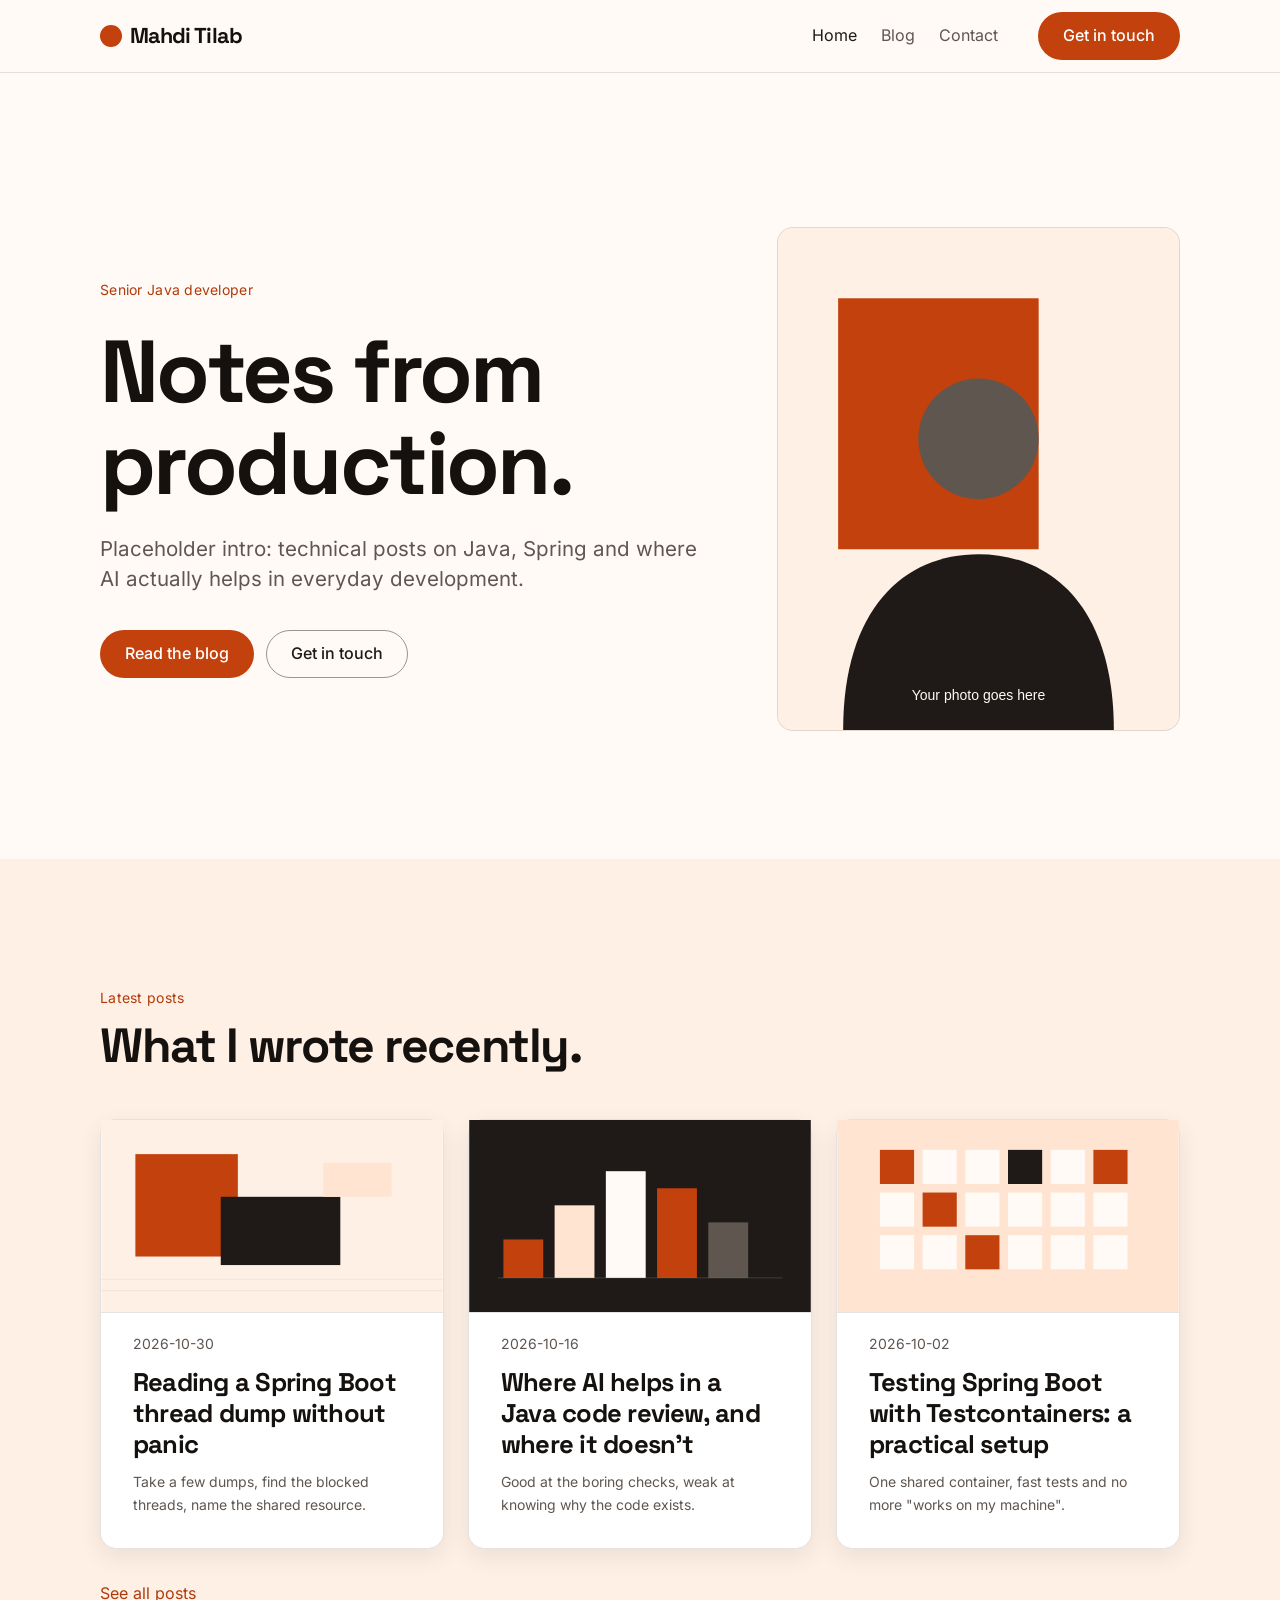
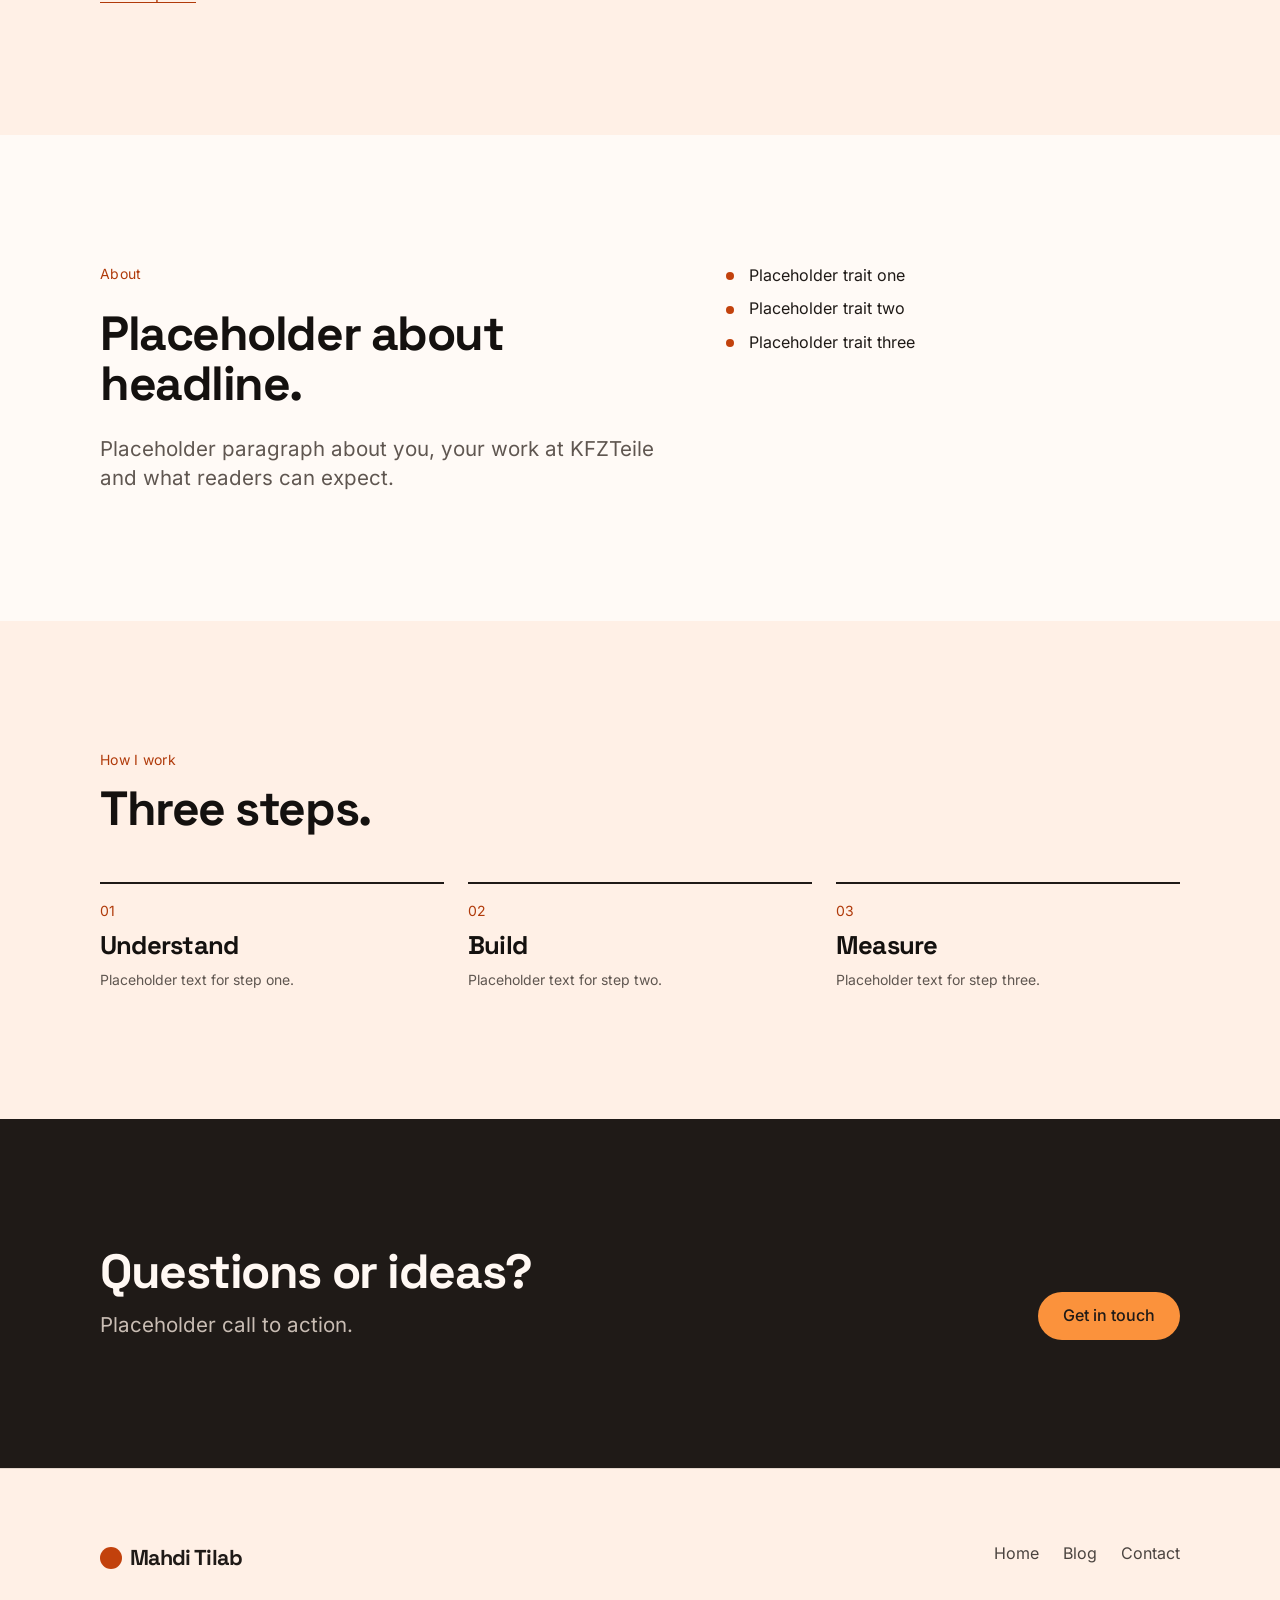
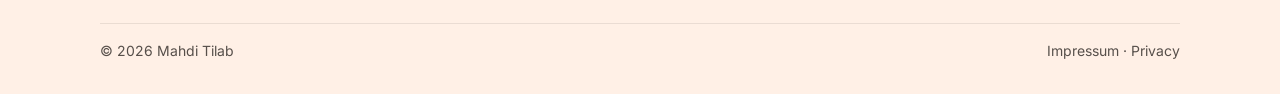
==== index.html @ f7f5a117 "Build home page from design system prototype Built from prototypes/home.html in sample-design-system" ====
<!doctype html>
<html lang="en">
<head>
<meta charset="utf-8">
<meta name="viewport" content="width=device-width, initial-scale=1">
<title>Mahdi Tilab · Senior Java developer</title>
<meta name="description" content="Technical posts on Java, Spring and where AI actually helps in everyday development.">
<link rel="stylesheet" href="assets/tokens.css">
<link rel="stylesheet" href="assets/components.css">
<script src="assets/site.js" defer></script>
</head>
<body>
<header class="nav"><div class="container nav__inner">
  <a class="brand" href="index.html"><span class="brand__mark" aria-hidden="true"></span>Mahdi Tilab</a>
  <nav class="nav__links" aria-label="Main"><a href="index.html" aria-current="page">Home</a><a href="blog.html">Blog</a><a href="contact.html">Contact</a></nav>
  <a class="btn btn--primary nav__cta" href="contact.html">Get in touch</a>
  <button class="nav__toggle" type="button" aria-expanded="false">Menu</button>
</div></header>
<main>
<section class="hero"><div class="container hero__grid"><div class="hero__inner" data-reveal>
  <p class="eyebrow">Senior Java developer</p>
  <h1 class="display">Notes from production.</h1>
  <p class="lead measure">Placeholder intro: technical posts on Java, Spring and where AI actually helps in everyday development.</p>
  <div class="btn-row"><a class="btn btn--primary" href="blog.html">Read the blog</a><a class="btn btn--secondary" href="contact.html">Get in touch</a></div>
</div><img class="portrait" src="assets/images/portrait-placeholder.svg" alt="Portrait of Mahdi Tilab (placeholder)"></div></section>
<section class="section section--surface"><div class="container">
  <div class="section-head" data-reveal><p class="eyebrow">Latest posts</p><h2 class="h2">What I wrote recently.</h2></div>
  <div class="grid grid--3">
    <a class="card card--feature card--link" href="post.html" data-reveal data-delay="0"><img class="card__media" src="assets/images/sample-1.svg" alt="Sample cover image for Reading a Spring Boot thread dump without panic"><span class="small">2026-10-30</span><h3 class="h3">Reading a Spring Boot thread dump without panic</h3><p class="small">Take a few dumps, find the blocked threads, name the shared resource.</p></a>
    <a class="card card--feature card--link" href="post.html" data-reveal data-delay="80"><img class="card__media" src="assets/images/sample-2.svg" alt="Sample cover image for Where AI helps in a Java code review, and where it doesn&#x27;t"><span class="small">2026-10-16</span><h3 class="h3">Where AI helps in a Java code review, and where it doesn&#x27;t</h3><p class="small">Good at the boring checks, weak at knowing why the code exists.</p></a>
    <a class="card card--feature card--link" href="post.html" data-reveal data-delay="160"><img class="card__media" src="assets/images/sample-3.svg" alt="Sample cover image for Testing Spring Boot with Testcontainers: a practical setup"><span class="small">2026-10-02</span><h3 class="h3">Testing Spring Boot with Testcontainers: a practical setup</h3><p class="small">One shared container, fast tests and no more &quot;works on my machine&quot;.</p></a>
  </div>
  <p class="section-more"><a class="link" href="blog.html">See all posts</a></p>
</div></section>
<section class="section"><div class="container split">
  <div class="stack stack--lg" data-reveal><p class="eyebrow">About</p><h2 class="h2">Placeholder about headline.</h2><p class="lead">Placeholder paragraph about you, your work at KFZTeile and what readers can expect.</p></div>
  <ul class="list" data-reveal><li>Placeholder trait one</li><li>Placeholder trait two</li><li>Placeholder trait three</li></ul>
</div></section>
<section class="section section--surface"><div class="container">
  <div class="section-head" data-reveal><p class="eyebrow">How I work</p><h2 class="h2">Three steps.</h2></div>
  <div class="steps"><div class="step" data-reveal><h3 class="h3">Understand</h3><p class="small">Placeholder text for step one.</p></div><div class="step" data-reveal data-delay="80"><h3 class="h3">Build</h3><p class="small">Placeholder text for step two.</p></div><div class="step" data-reveal data-delay="160"><h3 class="h3">Measure</h3><p class="small">Placeholder text for step three.</p></div></div>
</div></section>
<section class="section section--inverse"><div class="container cta">
  <div class="stack"><h2 class="h2">Questions or ideas?</h2><p class="lead">Placeholder call to action.</p></div>
  <div class="btn-row"><a class="btn btn--primary" href="contact.html">Get in touch</a></div>
</div></section>
</main>
<footer class="footer"><div class="container">
  <div class="footer__top"><a class="brand" href="index.html"><span class="brand__mark" aria-hidden="true"></span>Mahdi Tilab</a><nav class="footer__links" aria-label="Footer"><a href="index.html">Home</a><a href="blog.html">Blog</a><a href="contact.html">Contact</a></nav></div>
  <div class="footer__bottom"><span>© 2026 Mahdi Tilab</span><span>Impressum · Privacy</span></div>
</div></footer>
</body></html>
---- assets/tokens.css ----
@font-face{font-family:"Space Grotesk";src:url("fonts/space-grotesk-latin-wght-normal.woff2") format("woff2");font-weight:100 900;font-style:normal;font-display:swap;}
@font-face{font-family:"Inter";src:url("fonts/inter-latin-wght-normal.woff2") format("woff2");font-weight:100 900;font-style:normal;font-display:swap;}
/* Orange · design tokens. The only place values live. */
:root{
  /* Colour */
  --color-bg: #FFFAF6;
  --color-surface: #FFF0E6;
  --color-card: #FFFFFF;
  --color-text: #1F1A17;
  --color-heading: #14110F;
  --color-muted: #5F5650;
  --color-border: rgba(31,26,23,.12);
  --color-border-strong: rgba(31,26,23,.45);
  --color-accent: #C2410C;
  --color-accent-hover: #9A3412;
  --color-accent-text: #FFFFFF;
  --color-accent-strong: #B03A0A;
  --color-accent-soft: #FFE4D1;
  --color-inverse-bg: #1F1A17;
  --color-inverse-text: #FFF8F3;
  --color-inverse-muted: #C9BDB4;
  --color-inverse-border: rgba(255,248,243,.4);
  --color-inverse-action: #FB923C;
  --color-inverse-action-hover: #FDBA74;
  --color-inverse-action-text: #1F1A17;
  --color-nav-bg: rgba(255,250,246,.86);
  --color-footer-bg: #FFF0E6;
  --color-footer-text: #1F1A17;
  --color-footer-border: rgba(31,26,23,.12);
  --color-input-bg: #FFFFFF;
  --color-focus: #C2410C;
  --color-error: #B42318;

  /* Type */
  --font-display: "Space Grotesk", system-ui, sans-serif;
  --font-body: "Inter", system-ui, sans-serif;
  --font-label: "Inter", system-ui, sans-serif;
  --weight-display: 700;
  --weight-button: 500;
  --tracking-display: -0.03em;
  --tracking-label: 0.02em;
  --label-case: none;
  --leading-display: 1.05;

  /* Shape */
  --radius-button: 999px;
  --radius-card: 16px;
  --radius-input: 12px;
  --radius-pill: 999px;
  --radius-mark: 12px;
  --radius-bullet: 999px;
  --shadow-card: 0 8px 24px rgba(31,26,23,.08);

  /* Spacing scale */
  --space-1: 4px; --space-2: 8px; --space-3: 12px; --space-4: 16px; --space-5: 24px;
  --space-6: 32px; --space-7: 48px; --space-8: 72px; --space-9: 112px;
  --gutter: clamp(20px, 4vw, 40px);
  --container: 1160px;
  --section-pad: clamp(72px, 10vw, 128px);
  --hero-pad: clamp(72px, 12vw, 160px);
  --hero-width: 52rem;

  /* Type scale (fluid) */
  --text-display: clamp(2.75rem, 7vw, 5.5rem);
  --text-h1: clamp(2.4rem, 5.5vw, 4.25rem);
  --text-h2: clamp(1.9rem, 3.8vw, 3rem);
  --text-h3: clamp(1.3rem, 2vw, 1.6rem);
  --text-lead: clamp(1.1rem, 1.6vw, 1.3rem);
  --text-body: 1rem;
  --text-small: .875rem;
  --leading-body: 1.6;

  /* Lines */
  --border-width: 1px;
  --border-width-strong: 2px;

  /* Sizes and ratios */
  --size-tap: 48px;
  --size-tap-min: 44px;
  --size-input: 52px;
  --size-textarea: 160px;
  --size-mark: 22px;
  --size-icon: 40px;
  --nav-height: 72px;
  --measure: 60ch;
  --toc-width: 16rem;
  --date-width: 9rem;
  --portrait-max: 24rem;
  --ratio-portrait: 4/5;
  --ratio-media: 16/9;
  --width-section-head: 44rem;
  --width-page-hero: 48rem;
  --width-quote: 52rem;
  --text-brand: 1.35rem;

  /* Motion */
  --motion-fast: .18s;
  --motion-slow: .7s;
  --motion-ease: cubic-bezier(.2,.7,.2,1);
  --motion-rise: 16px;
}
---- assets/components.css ----
/* Starter design system · components
   Every value comes from tokens.css. Change the tokens, the whole site follows.
   Do not hard-code colours, sizes or radii here or in pages. */

*,*::before,*::after{box-sizing:border-box}
html{-webkit-text-size-adjust:100%;scroll-behavior:smooth}
body{margin:0;background:var(--color-bg);color:var(--color-text);font-family:var(--font-body);font-size:var(--text-body);line-height:var(--leading-body);-webkit-font-smoothing:antialiased;overflow-x:clip}
img,svg{display:block;max-width:100%}
a{color:inherit}
h1,h2,h3,h4,p,ul,ol,figure,blockquote{margin:0}
:focus-visible{outline:var(--border-width-strong) solid var(--color-focus);outline-offset:3px}
@media (prefers-reduced-motion:reduce){html{scroll-behavior:auto}*{animation:none!important;transition:none!important}}

/* ---------- Type ---------- */
.display,.h1,.h2,.h3{font-family:var(--font-display);font-weight:var(--weight-display);letter-spacing:var(--tracking-display);line-height:var(--leading-display);color:var(--color-heading)}
.display{font-size:var(--text-display)}
.h1{font-size:var(--text-h1)}
.h2{font-size:var(--text-h2)}
.h3{font-size:var(--text-h3);line-height:1.2}
.lead{font-size:var(--text-lead);line-height:1.45;color:var(--color-muted)}
.body{font-size:var(--text-body)}
.small{font-size:var(--text-small);color:var(--color-muted)}
.eyebrow{font-family:var(--font-label);font-size:var(--text-small);letter-spacing:var(--tracking-label);text-transform:var(--label-case);color:var(--color-accent-strong)}
.measure{max-width:var(--measure)}

/* ---------- Layout ---------- */
.container{width:100%;max-width:var(--container);margin:0 auto;padding:0 var(--gutter)}
.section{padding:var(--section-pad) 0}
.section--tight{padding:calc(var(--section-pad) * .6) 0}
.section--surface{background:var(--color-surface)}
.section--inverse{background:var(--color-inverse-bg);color:var(--color-inverse-text)}
.section--inverse .h1,.section--inverse .h2,.section--inverse .h3,.section--inverse .display{color:var(--color-inverse-text)}
.section--inverse .lead,.section--inverse .small{color:var(--color-inverse-muted)}
.section-head{display:grid;gap:var(--space-3);margin-bottom:var(--space-7);max-width:var(--width-section-head)}
.grid{display:grid;gap:var(--space-5)}
.grid--2{grid-template-columns:repeat(2,minmax(0,1fr))}
.grid--3{grid-template-columns:repeat(3,minmax(0,1fr))}
.split{display:grid;grid-template-columns:1.1fr .9fr;gap:var(--space-8);align-items:start}
.stack{display:grid;gap:var(--space-3)}
.stack--lg{gap:var(--space-5)}
.rule{height:var(--border-width);background:var(--color-border);border:0;margin:0}
@media (max-width:900px){.grid--3{grid-template-columns:1fr}.grid--2,.split{grid-template-columns:1fr}.split{gap:var(--space-6)}}

/* ---------- Buttons ---------- */
.btn{display:inline-flex;align-items:center;justify-content:center;gap:.5em;min-height:var(--size-tap);padding:0 var(--space-5);border-radius:var(--radius-button);border:var(--border-width) solid transparent;font-family:var(--font-body);font-size:var(--text-body);font-weight:var(--weight-button);text-decoration:none;cursor:pointer;transition:background-color var(--motion-fast) var(--motion-ease),color var(--motion-fast) var(--motion-ease),border-color var(--motion-fast) var(--motion-ease),transform var(--motion-fast) var(--motion-ease)}
.btn--primary{background:var(--color-accent);color:var(--color-accent-text)}
.btn--primary:hover{background:var(--color-accent-hover)}
.btn--secondary{background:transparent;color:var(--color-text);border-color:var(--color-border-strong)}
.btn--secondary:hover{border-color:var(--color-text)}
.section--inverse .btn--primary{background:var(--color-inverse-action);color:var(--color-inverse-action-text)}
.section--inverse .btn--primary:hover{background:var(--color-inverse-action-hover)}
.section--inverse .btn--secondary{color:var(--color-inverse-text);border-color:var(--color-inverse-border)}
.btn:active{transform:translateY(1px)}
.btn-row{display:flex;flex-wrap:wrap;gap:var(--space-3)}
@media (max-width:520px){.btn-row .btn{flex:1 1 100%}}
.link{color:var(--color-accent-strong);text-underline-offset:.2em}

/* ---------- Nav ---------- */
.nav{position:sticky;top:0;z-index:50;background:var(--color-nav-bg);backdrop-filter:saturate(1.4) blur(10px);-webkit-backdrop-filter:saturate(1.4) blur(10px);border-bottom:var(--border-width) solid var(--color-border)}
.nav__inner{display:flex;align-items:center;gap:var(--space-6);min-height:var(--nav-height)}
.brand{font-family:var(--font-display);font-weight:var(--weight-display);font-size:var(--text-brand);letter-spacing:var(--tracking-display);text-decoration:none;color:var(--color-heading);display:flex;align-items:center;gap:.5rem}
.brand__mark{width:var(--size-mark);height:var(--size-mark);background:var(--color-accent);border-radius:var(--radius-mark)}
.nav__links{display:flex;gap:var(--space-5);margin-left:auto}
.nav__links a{text-decoration:none;color:var(--color-muted);font-size:var(--text-body);transition:color var(--motion-fast) var(--motion-ease)}
.nav__links a:hover,.nav__links a[aria-current="page"]{color:var(--color-text)}
.nav__cta{margin-left:var(--space-2)}
.nav__toggle{display:none;margin-left:auto;min-height:var(--size-tap-min);min-width:var(--size-tap-min);background:none;border:0;color:var(--color-text);font:inherit;cursor:pointer}
@media (max-width:820px){
  .nav__toggle{display:inline-flex;align-items:center;justify-content:flex-end}
  .nav__links,.nav__cta{display:none}
  .nav.is-open .nav__links{display:grid;position:absolute;left:0;right:0;top:100%;gap:0;padding:var(--space-3) var(--gutter) var(--space-5);background:var(--color-bg);border-bottom:var(--border-width) solid var(--color-border)}
  .nav.is-open .nav__links a{padding:var(--space-3) 0;font-size:var(--text-lead);color:var(--color-text)}
}

/* ---------- Hero ---------- */
.hero{padding:var(--hero-pad) 0 var(--section-pad)}
.hero__inner{display:grid;gap:var(--space-5);max-width:var(--hero-width)}
.hero .btn-row{margin-top:var(--space-3)}
.hero__meta{display:flex;flex-wrap:wrap;gap:var(--space-2) var(--space-5);margin-top:var(--space-5)}
.page-hero{padding:var(--hero-pad) 0 calc(var(--section-pad) * .6)}
.page-hero .hero__inner{max-width:var(--width-page-hero)}

/* ---------- Cards ---------- */
.card{background:var(--color-card);border:var(--border-width) solid var(--color-border);border-radius:var(--radius-card);padding:var(--space-6);display:grid;gap:var(--space-3);align-content:start;box-shadow:var(--shadow-card)}
.card__icon{width:var(--size-icon);height:var(--size-icon);border-radius:var(--radius-mark);background:var(--color-accent-soft);color:var(--color-accent-strong);display:grid;place-items:center;font-family:var(--font-label);font-size:var(--text-small)}
.card--feature{min-height:100%}

/* ---------- Link card and "see all" row ---------- */
.card--link{text-decoration:none;color:inherit;transition:border-color var(--motion-fast) var(--motion-ease)}
.card--link .h3{transition:color var(--motion-fast) var(--motion-ease)}
.card--link:hover{border-color:var(--color-accent)}
.card--link:hover .h3{color:var(--color-accent-strong)}
.section-more{margin-top:var(--space-6)}

/* ---------- Steps ---------- */
.steps{counter-reset:step;display:grid;grid-template-columns:repeat(3,minmax(0,1fr));gap:var(--space-5)}
.step{counter-increment:step;padding-top:var(--space-4);border-top:var(--border-width-strong) solid var(--color-text);display:grid;gap:var(--space-2)}
.step::before{content:counter(step,decimal-leading-zero);font-family:var(--font-label);font-size:var(--text-small);color:var(--color-accent-strong)}
.section--inverse .step{border-top-color:var(--color-inverse-text)}
@media (max-width:900px){.steps{grid-template-columns:1fr}}

/* ---------- Pricing ---------- */
.price{display:grid;gap:var(--space-4);align-content:start}
.price__amount{font-family:var(--font-display);font-weight:var(--weight-display);font-size:var(--text-h2);letter-spacing:var(--tracking-display);line-height:1;color:var(--color-heading)}
.price__amount span{font-family:var(--font-body);font-size:var(--text-body);color:var(--color-muted);letter-spacing:0;font-weight:400}
.price--featured{border-color:var(--color-accent);border-width:var(--border-width-strong)}
.badge{display:inline-flex;align-items:center;justify-self:start;padding:.2em .7em;border-radius:var(--radius-pill);background:var(--color-accent-soft);color:var(--color-accent-strong);font-family:var(--font-label);font-size:var(--text-small)}
.list{list-style:none;padding:0;display:grid;gap:var(--space-2)}
.list li{position:relative;padding-left:1.4em}
.list li::before{content:"";position:absolute;left:0;top:.6em;width:.5em;height:.5em;background:var(--color-accent);border-radius:var(--radius-bullet)}

/* ---------- Quote ---------- */
.quote{display:grid;gap:var(--space-4);max-width:var(--width-quote)}
.quote blockquote{font-family:var(--font-display);font-weight:var(--weight-display);font-size:var(--text-h3);line-height:1.3;letter-spacing:var(--tracking-display);color:var(--color-heading)}

/* ---------- FAQ ---------- */
.faq{display:grid;border-top:var(--border-width) solid var(--color-border)}
.faq details{border-bottom:var(--border-width) solid var(--color-border)}
.faq summary{list-style:none;cursor:pointer;display:flex;justify-content:space-between;gap:var(--space-4);padding:var(--space-5) 0;font-size:var(--text-lead);color:var(--color-heading)}
.faq summary::-webkit-details-marker{display:none}
.faq summary::after{content:"+";font-family:var(--font-label);color:var(--color-accent-strong);transition:transform var(--motion-fast) var(--motion-ease)}
.faq details[open] summary::after{transform:rotate(45deg)}
.faq details p{padding:0 0 var(--space-5);color:var(--color-muted);max-width:var(--measure)}

/* ---------- Forms ---------- */
.form{display:grid;gap:var(--space-4)}
.form__row{display:grid;grid-template-columns:1fr 1fr;gap:var(--space-4)}
@media (max-width:640px){.form__row{grid-template-columns:1fr}}
.field{display:grid;gap:var(--space-2)}
.label{font-weight:var(--weight-button);font-size:var(--text-body);color:var(--color-heading)}
.input{width:100%;min-height:var(--size-input);padding:var(--space-3) var(--space-4);background:var(--color-input-bg);color:var(--color-text);border:var(--border-width) solid var(--color-border-strong);border-radius:var(--radius-input);font:inherit;font-size:16px;transition:border-color var(--motion-fast) var(--motion-ease)}
.input:hover{border-color:var(--color-text)}
.input:focus{outline:var(--border-width-strong) solid var(--color-focus);outline-offset:1px;border-color:var(--color-text)}
textarea.input{min-height:var(--size-textarea);resize:vertical}
.input[aria-invalid="true"]{border-color:var(--color-error)}
.field__error{font-size:var(--text-small);color:var(--color-error)}
.field__error[hidden]{display:none}
.hp{position:absolute;left:-9999px}
.form .btn{width:100%}

/* ---------- CTA band ---------- */
.cta{display:flex;flex-wrap:wrap;align-items:end;justify-content:space-between;gap:var(--space-6)}
.cta .h2{max-width:20ch}

/* ---------- Footer ---------- */
.footer{padding:var(--space-8) 0 var(--space-6);background:var(--color-footer-bg);color:var(--color-footer-text);border-top:var(--border-width) solid var(--color-border)}
.footer__top{display:flex;flex-wrap:wrap;justify-content:space-between;gap:var(--space-6)}
.footer__links{display:flex;flex-wrap:wrap;gap:var(--space-5)}
.footer__links a{text-decoration:none;opacity:.8}
.footer__links a:hover{opacity:1}
.footer__bottom{margin-top:var(--space-7);padding-top:var(--space-4);border-top:var(--border-width) solid var(--color-footer-border);display:flex;flex-wrap:wrap;justify-content:space-between;gap:var(--space-3);font-size:var(--text-small);opacity:.75}
.footer .brand{color:var(--color-footer-text)}

/* ---------- Blog: post list ---------- */
.posts{display:grid;border-top:var(--border-width) solid var(--color-border)}
.post-item{display:grid;grid-template-columns:var(--date-width) minmax(0,1fr);gap:var(--space-2) var(--space-5);padding:var(--space-6) 0;border-bottom:var(--border-width) solid var(--color-border);text-decoration:none;color:inherit}
.post-item__date{font-family:var(--font-label);font-size:var(--text-small);color:var(--color-muted)}
.post-item__body{display:grid;gap:var(--space-2)}
.post-item .h3{transition:color var(--motion-fast) var(--motion-ease)}
.post-item:hover .h3{color:var(--color-accent-strong)}
@media (max-width:640px){.post-item{grid-template-columns:1fr}}

/* ---------- Blog: post page ---------- */
.post-meta{display:flex;flex-wrap:wrap;gap:var(--space-2) var(--space-5);font-family:var(--font-label);font-size:var(--text-small);color:var(--color-muted)}
.post-layout{display:grid;grid-template-columns:minmax(0,var(--measure)) var(--toc-width);gap:var(--space-8);justify-content:center;align-items:start}
.prose>*+*{margin-top:var(--space-4)}
.prose>.h2{margin-top:var(--space-7)}
.prose>.h3{margin-top:var(--space-6)}
.prose .h2,.prose .h3{scroll-margin-top:var(--space-8)}
.prose ul:not(.list){padding-left:1.4em}
.toc{position:sticky;top:var(--space-8);display:grid;gap:var(--space-3);padding-left:var(--space-5);border-left:var(--border-width) solid var(--color-border)}
.toc__title{font-family:var(--font-label);font-size:var(--text-small);letter-spacing:var(--tracking-label);text-transform:var(--label-case);color:var(--color-accent-strong)}
.toc a{color:var(--color-muted);text-decoration:none;font-size:var(--text-small);transition:color var(--motion-fast) var(--motion-ease)}
.toc a:hover,.toc a[aria-current="true"]{color:var(--color-text)}
@media (max-width:900px){
  .post-layout{grid-template-columns:minmax(0,1fr);gap:var(--space-6)}
  .toc{position:static;order:-1;padding:0 0 var(--space-5);border-left:0;border-bottom:var(--border-width) solid var(--color-border)}
}

/* ---------- Images ---------- */
.hero__grid{display:grid;grid-template-columns:minmax(0,1.2fr) minmax(0,.8fr);gap:var(--space-8);align-items:center}
.portrait{display:block;width:100%;aspect-ratio:var(--ratio-portrait);object-fit:cover;background:var(--color-surface);border:var(--border-width) solid var(--color-border);border-radius:var(--radius-card)}
.card__media{display:block;max-width:none;width:calc(100% + var(--space-6) * 2);aspect-ratio:var(--ratio-media);object-fit:cover;margin:calc(var(--space-6) * -1) calc(var(--space-6) * -1) var(--space-2);border-bottom:var(--border-width) solid var(--color-border)}
.cover{display:block;width:100%;aspect-ratio:var(--ratio-media);object-fit:cover;background:var(--color-surface);border:var(--border-width) solid var(--color-border);border-radius:var(--radius-card)}
@media (max-width:900px){.hero__grid{grid-template-columns:minmax(0,1fr);gap:var(--space-6)}.hero__grid .portrait{max-width:var(--portrait-max)}}

/* ---------- Motion: reveal on scroll ---------- */
.js [data-reveal]{opacity:0;transform:translateY(var(--motion-rise));transition:opacity var(--motion-slow) var(--motion-ease),transform var(--motion-slow) var(--motion-ease)}
.js [data-reveal].is-in{opacity:1;transform:none}
@media (prefers-reduced-motion:reduce){.js [data-reveal]{opacity:1;transform:none}}

/* ---------- Storybook only ---------- */
.sb-swatches{display:grid;grid-template-columns:repeat(auto-fill,minmax(150px,1fr));gap:var(--space-3)}
.sb-swatch{border:var(--border-width) solid var(--color-border);border-radius:var(--radius-card);overflow:hidden;background:var(--color-card)}
.sb-swatch__chip{height:72px}
.sb-swatch__meta{padding:var(--space-3);display:grid;gap:2px;font-size:var(--text-small)}
.sb-swatch__meta code{font-family:var(--font-label);color:var(--color-muted);font-size:12px}
.sb-row{display:grid;grid-template-columns:180px 1fr;gap:var(--space-5);align-items:baseline;padding:var(--space-4) 0;border-bottom:var(--border-width) solid var(--color-border)}
.sb-row code{font-family:var(--font-label);font-size:12px;color:var(--color-muted)}
@media (max-width:700px){.sb-row{grid-template-columns:1fr;gap:var(--space-2)}}
.sb-space{height:14px;background:var(--color-accent);border-radius:2px}
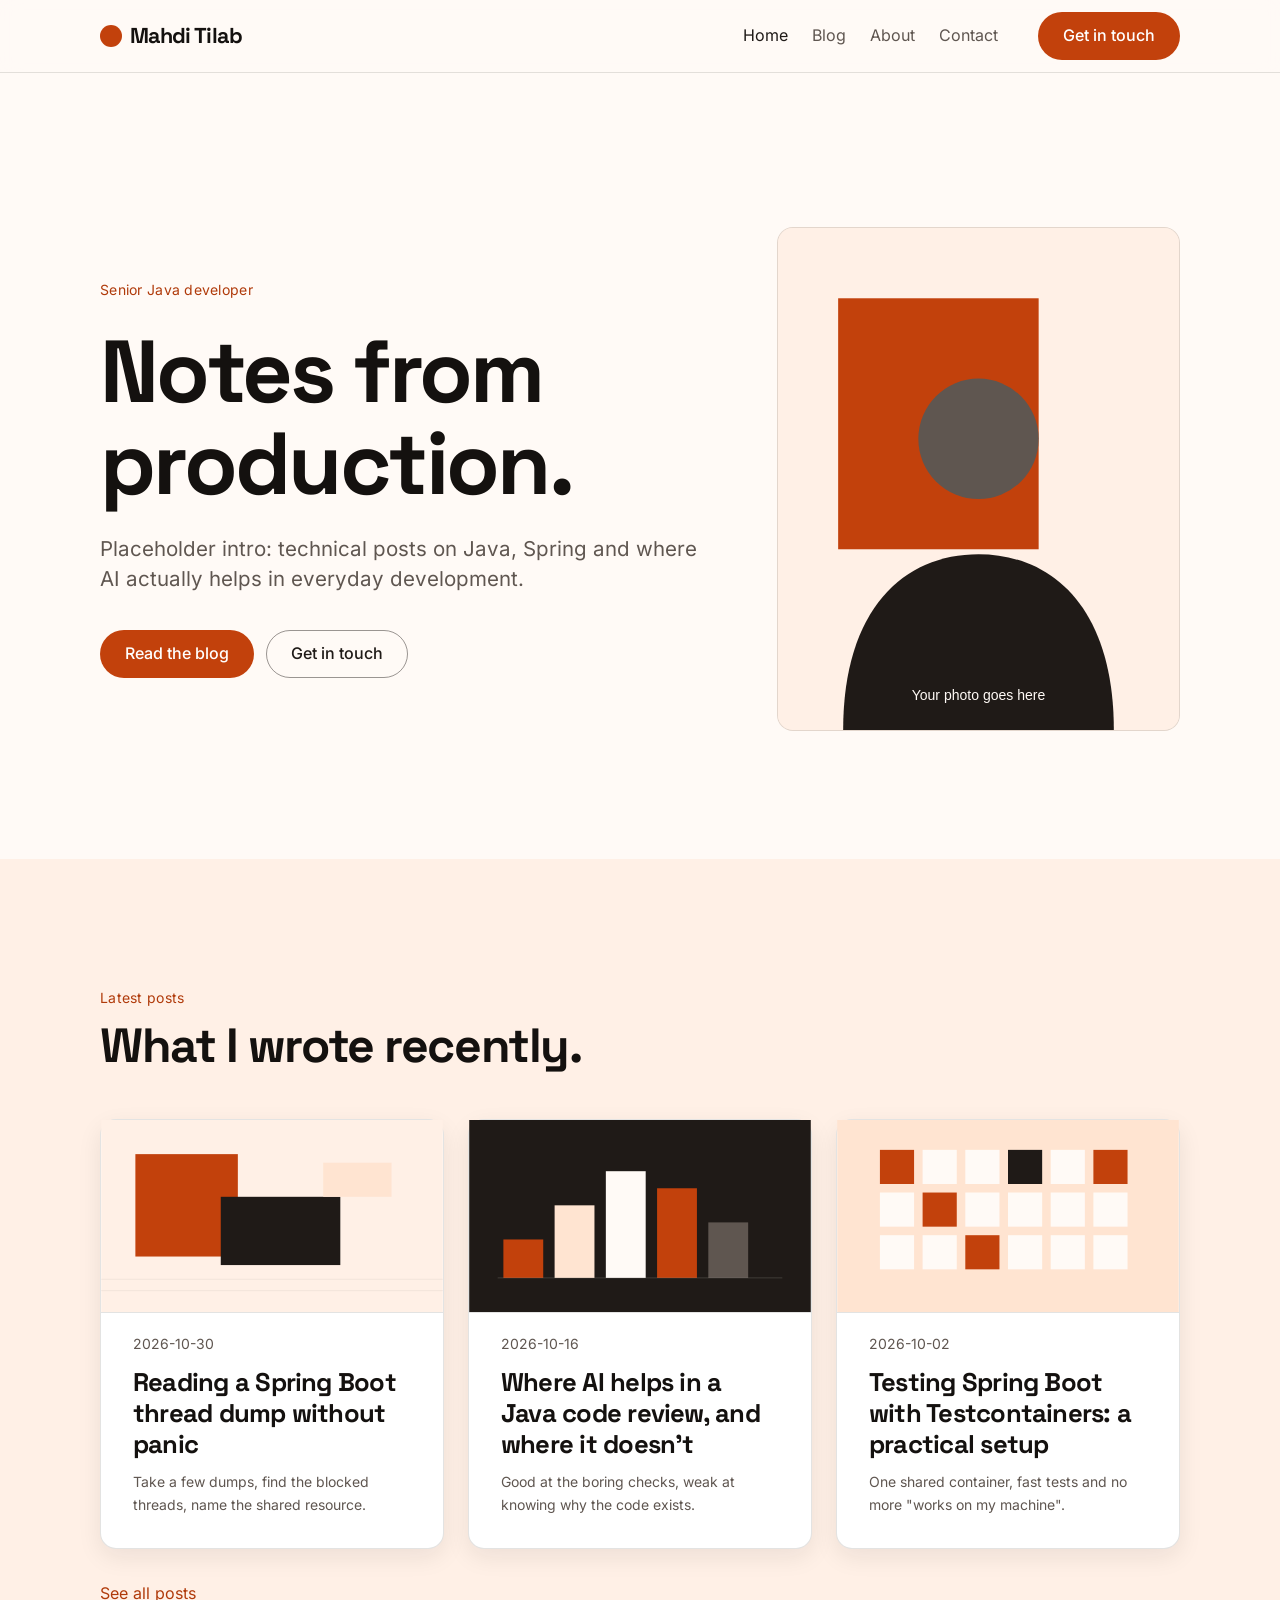
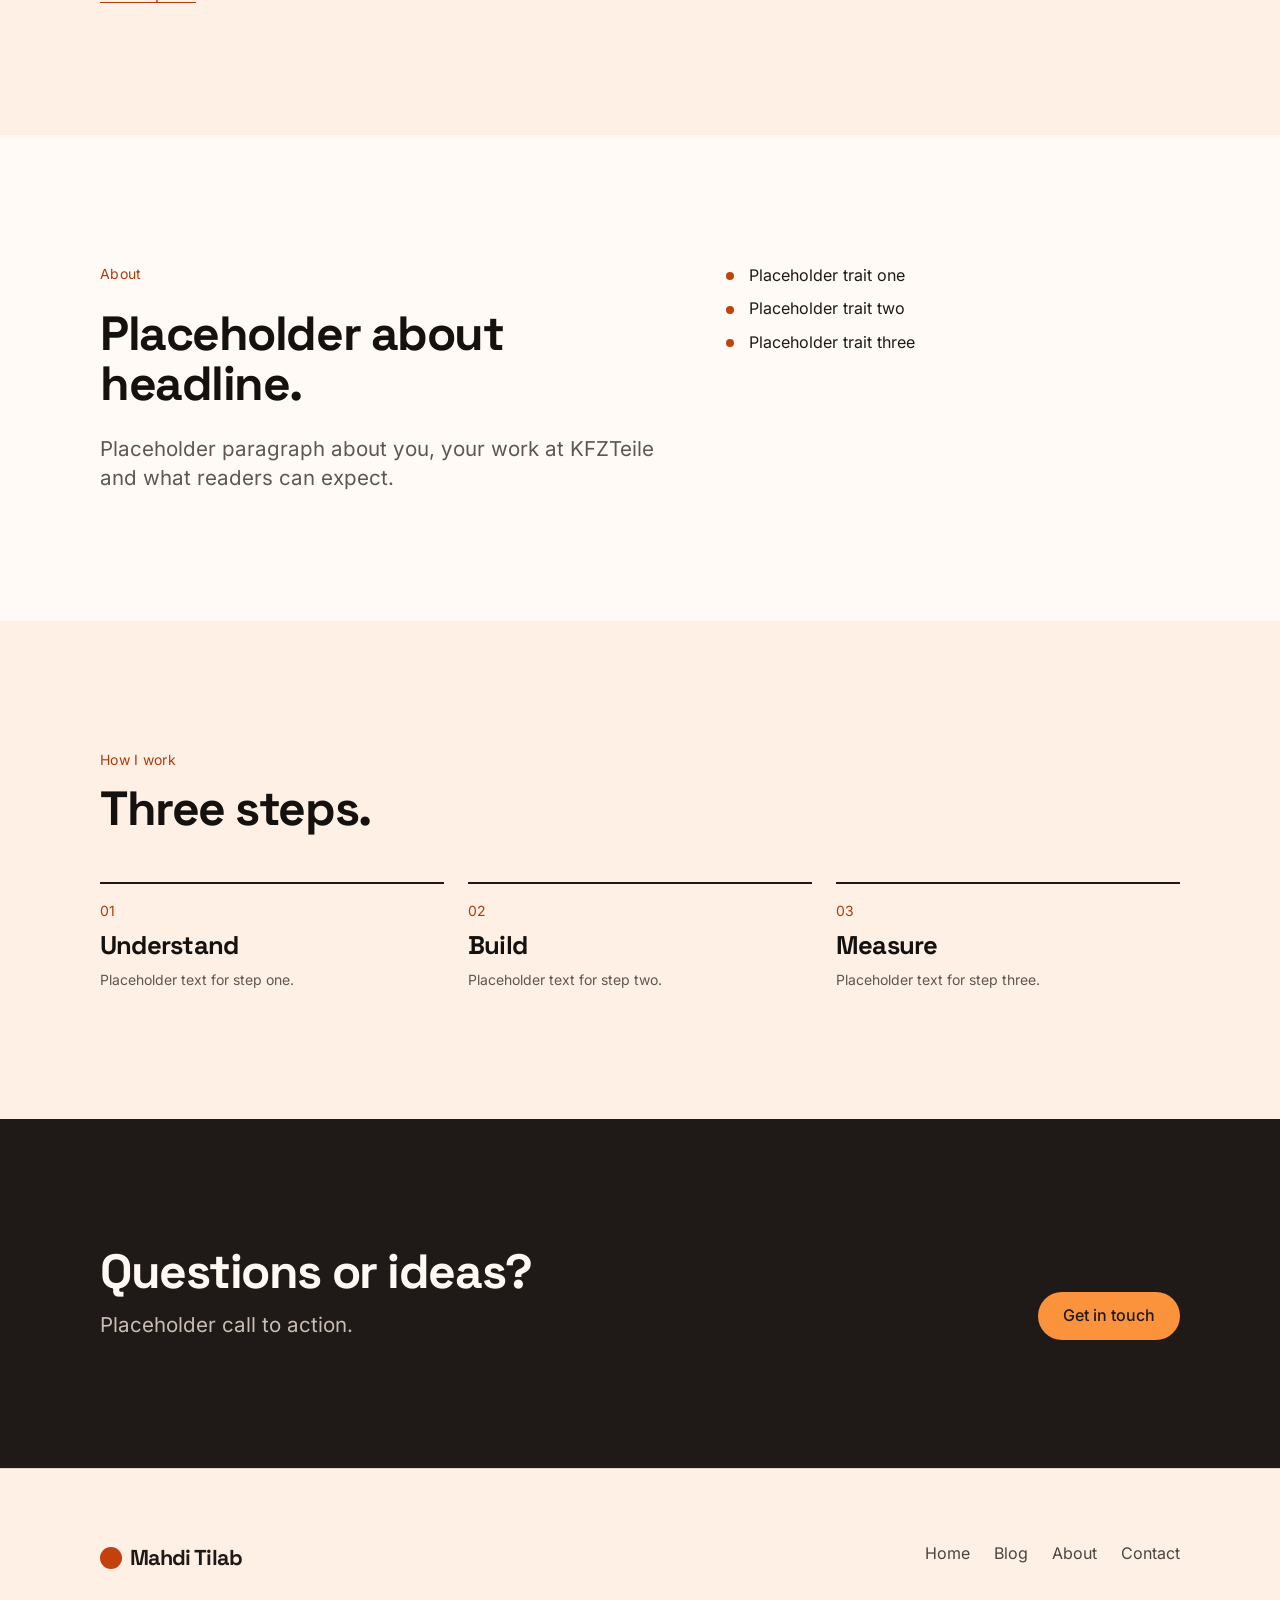
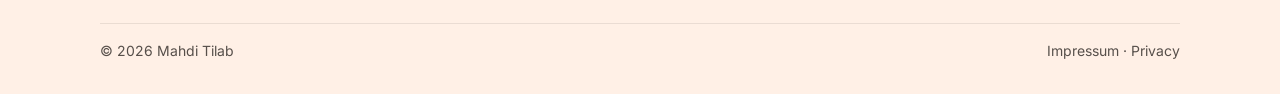
==== commit 1fd2b407: "Add placeholder about, contact, thanks and post pages No prototypes exist for these yet. Built from " ====
--- a/index.html
+++ b/index.html
@@ -12,7 +12,7 @@
 <body>
 <header class="nav"><div class="container nav__inner">
   <a class="brand" href="index.html"><span class="brand__mark" aria-hidden="true"></span>Mahdi Tilab</a>
-  <nav class="nav__links" aria-label="Main"><a href="index.html" aria-current="page">Home</a><a href="blog.html">Blog</a><a href="contact.html">Contact</a></nav>
+  <nav class="nav__links" aria-label="Main"><a href="index.html" aria-current="page">Home</a><a href="blog.html">Blog</a><a href="about.html">About</a><a href="contact.html">Contact</a></nav>
   <a class="btn btn--primary nav__cta" href="contact.html">Get in touch</a>
   <button class="nav__toggle" type="button" aria-expanded="false">Menu</button>
 </div></header>
@@ -26,9 +26,9 @@
 <section class="section section--surface"><div class="container">
   <div class="section-head" data-reveal><p class="eyebrow">Latest posts</p><h2 class="h2">What I wrote recently.</h2></div>
   <div class="grid grid--3">
-    <a class="card card--feature card--link" href="post.html" data-reveal data-delay="0"><img class="card__media" src="assets/images/sample-1.svg" alt="Sample cover image for Reading a Spring Boot thread dump without panic"><span class="small">2026-10-30</span><h3 class="h3">Reading a Spring Boot thread dump without panic</h3><p class="small">Take a few dumps, find the blocked threads, name the shared resource.</p></a>
-    <a class="card card--feature card--link" href="post.html" data-reveal data-delay="80"><img class="card__media" src="assets/images/sample-2.svg" alt="Sample cover image for Where AI helps in a Java code review, and where it doesn&#x27;t"><span class="small">2026-10-16</span><h3 class="h3">Where AI helps in a Java code review, and where it doesn&#x27;t</h3><p class="small">Good at the boring checks, weak at knowing why the code exists.</p></a>
-    <a class="card card--feature card--link" href="post.html" data-reveal data-delay="160"><img class="card__media" src="assets/images/sample-3.svg" alt="Sample cover image for Testing Spring Boot with Testcontainers: a practical setup"><span class="small">2026-10-02</span><h3 class="h3">Testing Spring Boot with Testcontainers: a practical setup</h3><p class="small">One shared container, fast tests and no more &quot;works on my machine&quot;.</p></a>
+    <a class="card card--feature card--link" href="reading-a-spring-boot-thread-dump.html" data-reveal data-delay="0"><img class="card__media" src="assets/images/sample-1.svg" alt="Sample cover image for Reading a Spring Boot thread dump without panic"><span class="small">2026-10-30</span><h3 class="h3">Reading a Spring Boot thread dump without panic</h3><p class="small">Take a few dumps, find the blocked threads, name the shared resource.</p></a>
+    <a class="card card--feature card--link" href="where-ai-helps-in-a-java-code-review.html" data-reveal data-delay="80"><img class="card__media" src="assets/images/sample-2.svg" alt="Sample cover image for Where AI helps in a Java code review, and where it doesn&#x27;t"><span class="small">2026-10-16</span><h3 class="h3">Where AI helps in a Java code review, and where it doesn&#x27;t</h3><p class="small">Good at the boring checks, weak at knowing why the code exists.</p></a>
+    <a class="card card--feature card--link" href="testing-spring-boot-with-testcontainers.html" data-reveal data-delay="160"><img class="card__media" src="assets/images/sample-3.svg" alt="Sample cover image for Testing Spring Boot with Testcontainers: a practical setup"><span class="small">2026-10-02</span><h3 class="h3">Testing Spring Boot with Testcontainers: a practical setup</h3><p class="small">One shared container, fast tests and no more &quot;works on my machine&quot;.</p></a>
   </div>
   <p class="section-more"><a class="link" href="blog.html">See all posts</a></p>
 </div></section>
@@ -46,7 +46,7 @@
 </div></section>
 </main>
 <footer class="footer"><div class="container">
-  <div class="footer__top"><a class="brand" href="index.html"><span class="brand__mark" aria-hidden="true"></span>Mahdi Tilab</a><nav class="footer__links" aria-label="Footer"><a href="index.html">Home</a><a href="blog.html">Blog</a><a href="contact.html">Contact</a></nav></div>
+  <div class="footer__top"><a class="brand" href="index.html"><span class="brand__mark" aria-hidden="true"></span>Mahdi Tilab</a><nav class="footer__links" aria-label="Footer"><a href="index.html">Home</a><a href="blog.html">Blog</a><a href="about.html">About</a><a href="contact.html">Contact</a></nav></div>
   <div class="footer__bottom"><span>© 2026 Mahdi Tilab</span><span>Impressum · Privacy</span></div>
 </div></footer>
 </body></html>
